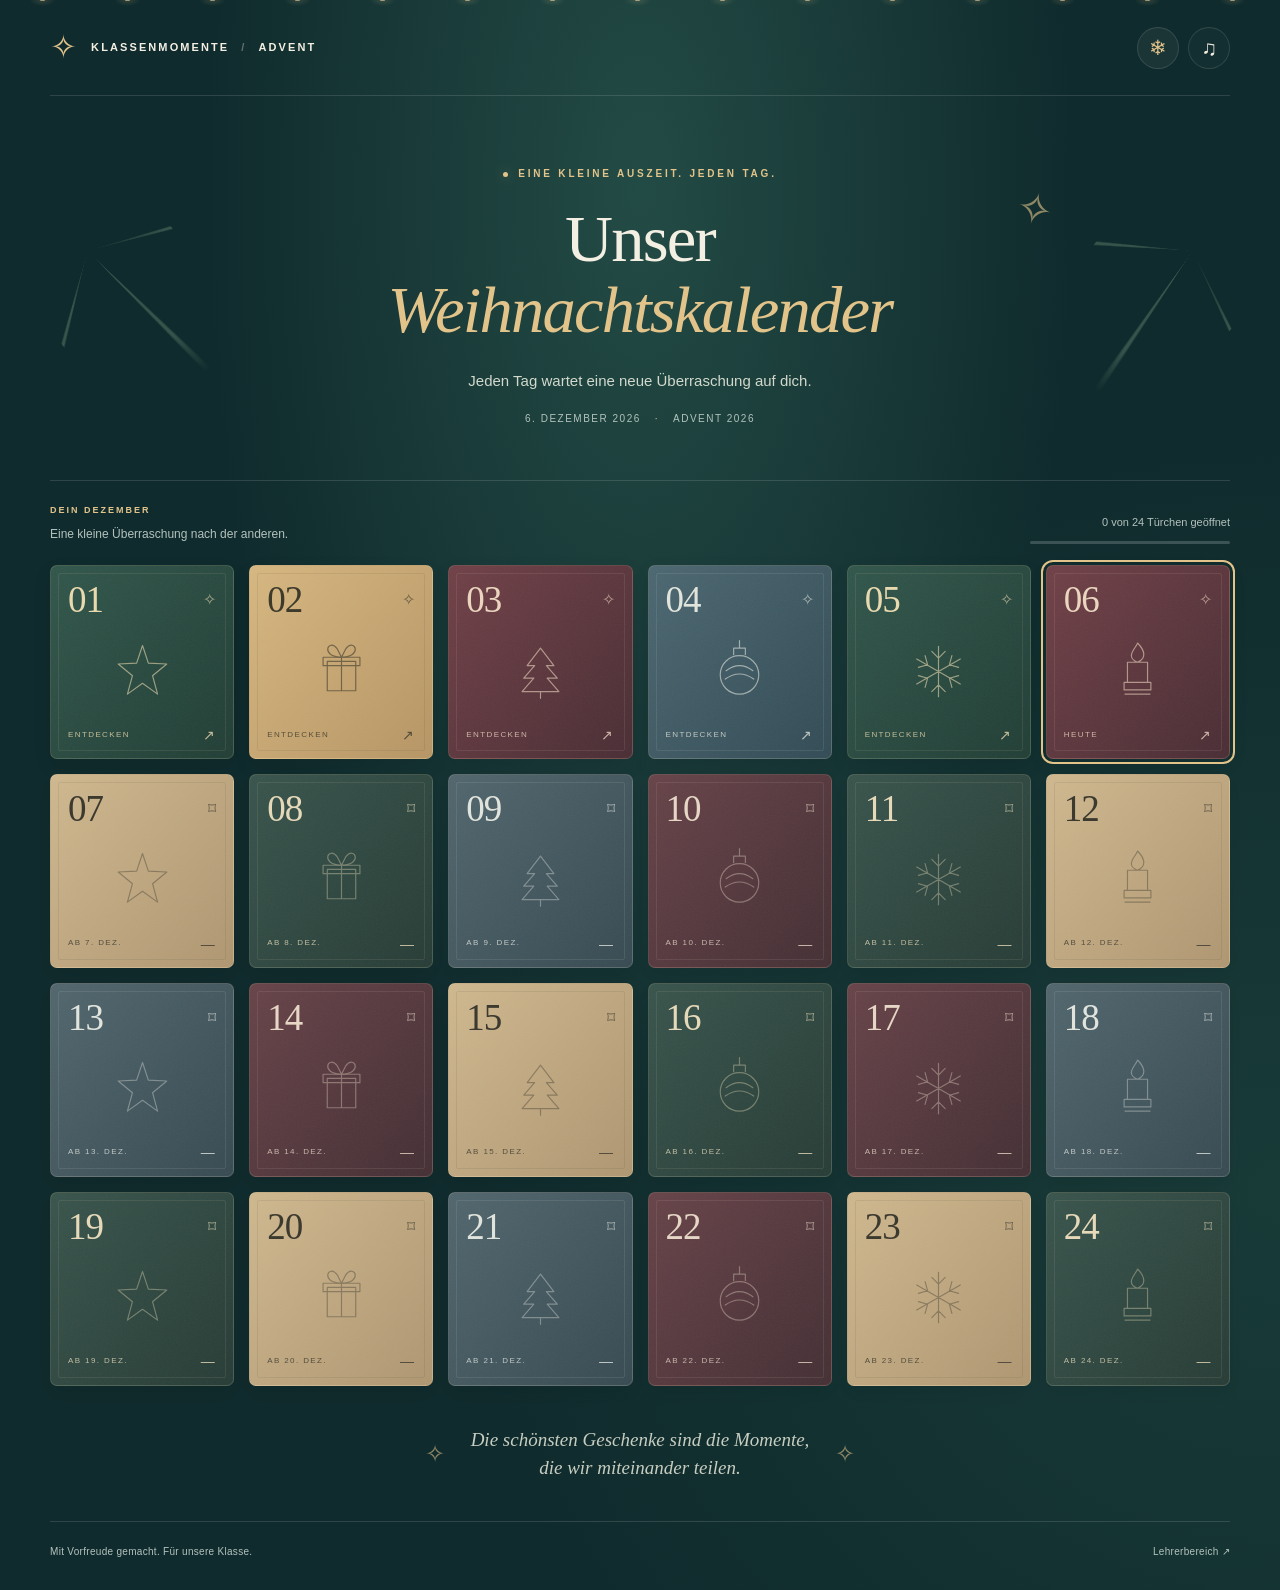
==== index.html @ 20fa49f2 "feat: publish Klassenmomente advent calendar Complete static calendar with teacher editor, local per" ====
<!doctype html>
<html lang="de">
<head>
  <meta charset="utf-8">
  <meta name="viewport" content="width=device-width, initial-scale=1">
  <meta name="theme-color" content="#102f30">
  <meta name="description" content="24 kleine Auszeiten, Rätsel und Überraschungen für unsere Klasse.">
  <title>Unser Weihnachtskalender</title>
  <link rel="icon" href="./assets/star.svg" type="image/svg+xml">
  <link rel="stylesheet" href="./style.css">
  <script type="module" src="./app.js"></script>
</head>
<body>
  <div class="snow" aria-hidden="true"></div>
  <div class="light-string" aria-hidden="true"></div>
  <header class="topbar wrap">
    <a class="brand" href="./index.html"><span class="brand-symbol" aria-hidden="true">✧</span> KLASSENMOMENTE <span class="brand-divider">/</span> ADVENT</a>
    <div class="top-actions">
      <button id="snow-toggle" class="icon-button" type="button" aria-pressed="true" aria-label="Schneefall ausschalten">❄</button>
      <button id="music-toggle" class="icon-button" type="button" aria-pressed="false" aria-label="Wintermelodie einschalten">♫</button>
    </div>
  </header>
  <main class="wrap">
    <section class="hero" aria-labelledby="page-title">
      <div class="eyebrow"><span></span> EINE KLEINE AUSZEIT. JEDEN TAG.</div>
      <h1 id="page-title">Unser<br><em>Weihnachtskalender</em></h1>
      <p class="hero-description">Jeden Tag wartet eine neue Überraschung auf dich.</p>
      <div class="hero-meta"><span id="current-date"></span><span class="meta-dot">·</span><span id="season-label"></span></div>
      <div class="branch branch-left" aria-hidden="true"></div>
      <div class="branch branch-right" aria-hidden="true"></div>
      <span class="hero-star" aria-hidden="true">✧</span>
    </section>
    <section class="calendar-section" aria-label="Adventskalender mit 24 Türchen">
      <div class="calendar-toolbar">
        <div><span class="section-label">DEIN DEZEMBER</span><p id="availability-note">Der Kalender wird geladen …</p></div>
        <div class="progress-block"><span id="progress-label">0 von 24 Türchen geöffnet</span><progress id="progress" max="24" value="0" aria-label="Geöffnete Türchen"></progress></div>
      </div>
      <div id="calendar-grid" class="calendar-grid" aria-busy="true"></div>
      <p id="app-status" class="status" role="status" aria-live="polite"></p>
    </section>
    <div class="closing-note"><span aria-hidden="true">✧</span><p>Die schönsten Geschenke sind die Momente,<br>die wir miteinander teilen.</p><span aria-hidden="true">✧</span></div>
  </main>
  <footer class="site-footer wrap"><span>Mit Vorfreude gemacht. Für unsere Klasse.</span><a href="./admin.html">Lehrerbereich <span aria-hidden="true">↗</span></a></footer>
  <dialog id="door-dialog" class="door-dialog" aria-labelledby="door-title">
    <button class="dialog-close icon-button" type="button" aria-label="Türchen schließen">×</button>
    <div id="door-content"></div>
  </dialog>
  <noscript><p class="notice wrap">Bitte aktiviere JavaScript, um den Kalender zu verwenden.</p></noscript>
</body>
</html>
---- style.css ----
:root {
  color-scheme: dark;
  --bg: #102b2d;
  --text: #f4efe3;
  --muted: #b3c2bd;
  --gold: #e2c48b;
  --border: #ffffff20;
  --serif: "Iowan Old Style", "Palatino Linotype", "Book Antiqua", Palatino, Georgia, serif;
  --sans: -apple-system, BlinkMacSystemFont, "Segoe UI", sans-serif;
}
* { box-sizing: border-box; }
[hidden] { display: none !important; }
body { margin: 0; font: 15px/1.6 var(--sans); color: var(--text); background: radial-gradient(ellipse at 50% 12%, #234b45 0, transparent 48%), radial-gradient(ellipse at 100% 75%, #183b38 0, transparent 45%), var(--bg); min-height: 100vh; }
body:has(dialog[open]) { overflow: hidden; }
button, input, textarea, select { font: inherit; }
button, a, input, select, textarea, summary { -webkit-tap-highlight-color: transparent; }
button, a, summary { touch-action: manipulation; }
button { color: inherit; cursor: pointer; }
a { color: inherit; text-underline-offset: 4px; }
button:focus-visible, a:focus-visible, input:focus-visible, textarea:focus-visible, select:focus-visible, summary:focus-visible { outline: 3px solid var(--gold); outline-offset: 5px; }
button:disabled { cursor: wait; opacity: .65; }
.wrap { width: min(1180px, calc(100% - 80px)); margin: 0 auto; }
.topbar { min-height: 96px; display: flex; justify-content: space-between; align-items: center; gap: 20px; border-bottom: 1px solid var(--border); position: relative; z-index: 2; }
.brand { font-size: 11px; font-weight: 650; letter-spacing: 2.1px; text-decoration: none; display: flex; align-items: center; gap: 12px; }
.brand-symbol { color: var(--gold); font-size: 32px; font-weight: 400; }
.brand-divider { opacity: .35; }
.top-actions { display: flex; gap: 9px; }
.icon-button { width: 42px; height: 42px; display: grid; place-items: center; border-radius: 50%; border: 1px solid var(--border); background: #ffffff05; font-size: 21px; transition: background .2s; }
.icon-button:hover, .icon-button[aria-pressed="true"] { background: #ffffff0c; color: var(--gold); }
.hero { text-align: center; position: relative; padding: 70px 0 53px; }
.eyebrow, .section-label { font-size: 10px; letter-spacing: 2.8px; font-weight: 650; color: var(--gold); }
.eyebrow { display: flex; align-items: center; justify-content: center; gap: 10px; }
.eyebrow > span { width: 5px; height: 5px; background: var(--gold); border-radius: 50%; box-shadow: 0 0 12px #e2c48b70; }
h1, h2, h3, p { margin-top: 0; }
h1 { font: 400 clamp(40px, 5.2vw, 68px)/1.06 var(--serif); letter-spacing: -1.8px; margin: 22px 0; }
h1 em { color: var(--gold); font-weight: 400; }
.hero-description { font-size: 15px; color: #d2d9cc; margin: 24px 0 18px; }
.hero-meta { display: flex; gap: 14px; justify-content: center; align-items: center; font-size: 10px; letter-spacing: 1.5px; text-transform: uppercase; color: var(--muted); }
.meta-dot { color: var(--gold); }
.hero-star { position: absolute; right: 15%; top: 78px; font-size: 44px; color: var(--gold); opacity: .6; transform: rotate(15deg); }
.branch { position: absolute; width: 160px; height: 170px; top: 135px; opacity: .4; background: repeating-conic-gradient(from 25deg at 50% 0, transparent 0 28deg, #72917a 29deg 30deg, transparent 31deg 60deg); mask-image: linear-gradient(to bottom, transparent, black 20%, black 70%, transparent); }
.branch-left { left: 1%; transform: rotate(-40deg); }
.branch-right { right: 1%; transform: rotate(40deg); }
.calendar-section { position: relative; z-index: 1; }
.calendar-toolbar { display: flex; justify-content: space-between; align-items: flex-end; gap: 24px; padding: 15px 0 21px; border-top: 1px solid var(--border); }
.calendar-toolbar p { margin: 5px 0 0; font-size: 12px; color: var(--muted); }
.section-label { font-size: 9px; letter-spacing: 2px; }
.progress-block { min-width: 200px; text-align: right; font-size: 11px; color: var(--muted); }
progress { appearance: none; width: 100%; height: 3px; display: block; border: 0; border-radius: 9px; overflow: hidden; margin-top: 10px; background: #ffffff18; }
progress::-webkit-progress-bar { background: #ffffff18; }
progress::-webkit-progress-value { background: var(--gold); }
progress::-moz-progress-bar { background: var(--gold); }
.calendar-grid { display: grid; grid-template-columns: repeat(6, 1fr); gap: 15px; }
.door { position: relative; min-width: 0; aspect-ratio: .95; border: 1px solid #e6d4a92b; border-radius: 7px; padding: 15px 17px 12px; display: flex; flex-direction: column; align-items: stretch; overflow: hidden; isolation: isolate; text-align: left; box-shadow: 0 7px 20px #00000012; transition: transform .25s, box-shadow .25s, border-color .25s; }
.door::before { content: ""; position: absolute; inset: 7px; border: 1px solid currentColor; opacity: .10; z-index: -1; border-radius: 2px; }
.door::after { content: ""; position: absolute; inset: 0; opacity: .3; z-index: -1; background-image: url("data:image/svg+xml,%3Csvg xmlns='http://www.w3.org/2000/svg' width='160' height='160'%3E%3Cfilter id='n'%3E%3CfeTurbulence type='fractalNoise' baseFrequency='.7' numOctaves='3' stitchTiles='stitch'/%3E%3C/filter%3E%3Cpath fill='%23fff' opacity='.17' filter='url(%23n)' d='M0 0h160v160H0z'/%3E%3C/svg%3E"); pointer-events: none; }
.pine { background: linear-gradient(130deg, #31564b, #213e35); color: #e9d9af; }
.berry { background: linear-gradient(130deg, #704047, #492d34); color: #ead5bf; }
.gold { background: linear-gradient(130deg, #d6b780, #b69564); color: #3d392b; }
.frost { background: linear-gradient(130deg, #4c6771, #324b55); color: #e0e4db; }
.door-top, .door-bottom { display: flex; align-items: center; justify-content: space-between; gap: 4px; }
.door-day { font: 400 37px/1 var(--serif); letter-spacing: -1px; }
.door-indicator { opacity: .65; font-size: 16px; }
.door-motif { display: grid; place-items: center; flex: 1; min-height: 0; }
.door-motif svg { width: 67px; height: 67px; opacity: .6; transition: transform .4s; }
.door-bottom { font-size: 8px; letter-spacing: 1.4px; opacity: .8; }
.door-bottom > span { font-size: 14px; }
.door.available:hover { transform: translateY(-5px); box-shadow: 0 15px 30px #0000002b; border-color: #ecd7a8a0; }
.door.available:hover .door-motif svg { transform: rotate(-6deg) scale(1.08); }
.door.locked { filter: saturate(.75); }
.door.locked .door-motif { opacity: .65; }
.door.today { outline: 2px solid var(--gold); outline-offset: 3px; }
.door.visited { border-color: #e2c48b80; }
.closing-note { padding: 40px 0 38px; display: flex; justify-content: center; align-items: center; gap: 26px; color: var(--gold); text-align: center; }
.closing-note p { margin: 0; font: italic 19px/1.5 var(--serif); color: #c7cec0; }
.closing-note > span { opacity: .6; font-size: 24px; }
.site-footer { border-top: 1px solid var(--border); padding: 22px 0 30px; display: flex; justify-content: space-between; gap: 20px; color: var(--muted); font-size: 10px; letter-spacing: .3px; }
.site-footer a { text-decoration: none; }
.site-footer a:hover { color: var(--gold); }
.snow { position: fixed; inset: 0; overflow: hidden; pointer-events: none; z-index: 2; opacity: .45; }
.snow span { position: absolute; left: var(--left); top: -10px; width: var(--size); height: var(--size); border-radius: 50%; background: #fff; animation: snowfall var(--duration) var(--delay) linear infinite; }
@keyframes snowfall { from { transform: translate3d(0, -10px, 0); } to { transform: translate3d(45px, 105vh, 0); } }
.light-string { height: 20px; position: absolute; inset: 0 0 auto; opacity: .6; background: radial-gradient(ellipse at 50% 0, #ffe0a9 0 2px, #e2c48b35 3px, transparent 13px) 0 0 / 85px 20px repeat-x; }
.door-dialog { width: min(620px, calc(100% - 32px)); max-height: calc(100dvh - 48px); border: 1px solid #e2c48b50; border-radius: 16px; padding: 45px; background: radial-gradient(ellipse at 50% 0, #315248, transparent 60%), #173735; color: var(--text); box-shadow: 0 30px 100px #0008; }
.door-dialog[open] { animation: modal-in .25s ease-out; }
.door-dialog::backdrop { background: #061819c9; backdrop-filter: blur(8px); }
.dialog-close { position: absolute; right: 15px; top: 15px; font-size: 27px; }
#door-content { position: relative; }
#door-content > .eyebrow { justify-content: flex-start; margin-bottom: 24px; }
.modal-motif { width: 75px; height: 75px; border-radius: 50%; padding: 10px; margin-bottom: 22px; }
.modal-motif svg { width: 100%; height: 100%; }
.door-dialog h2 { font: 400 36px/1.15 var(--serif); margin-bottom: 18px; }
.door-dialog p { white-space: pre-wrap; overflow-wrap: anywhere; }
.door-text { color: #d5ded3; }
.door-image { width: 100%; max-height: 340px; object-fit: contain; border-radius: 9px; margin: 8px 0 24px; }
.task-box { border: 1px solid #e2c48b30; border-radius: 9px; padding: 22px; margin: 20px 0; background: #e2c48b08; }
.task-box h3 { font-size: 12px; color: var(--gold); margin-bottom: 12px; }
.task-box p, .answer-box p { margin-bottom: 0; }
.answer-box { margin: 20px 0; }
summary { cursor: pointer; color: var(--gold); }
.answer-box p { padding: 14px 0; color: var(--muted); }
.video-consent { margin: 24px 0; }
.video-consent iframe, .video-consent video { border: 0; width: 100%; aspect-ratio: 16/9; border-radius: 8px; background: #071a1a; }
.celebration { position: absolute; pointer-events: none; left: 50%; top: 130px; }
.celebration span { position: absolute; color: var(--gold); animation: star-burst 1.5s ease-out both; }
@keyframes star-burst { 0% { transform: translate(0,0) scale(0); opacity: 1; } 100% { transform: translate(var(--x), var(--y)) rotate(var(--rotation)); opacity: 0; } }
@keyframes modal-in { from { opacity: 0; transform: translateY(14px) scale(.98); } to { opacity: 1; transform: none; } }
.button { display: inline-flex; align-items: center; justify-content: center; gap: 14px; padding: 11px 17px; border: 1px solid #ffffff30; border-radius: 6px; background: #ffffff05; color: var(--text); text-decoration: none; font-size: 12px; font-weight: 600; transition: background .2s; }
.button:hover { background: #ffffff12; }
.button.primary { background: var(--gold); border-color: var(--gold); color: #1e3330; }
.button.primary:hover { background: #efd5a5; }
.button.danger { color: #f1b2ab; }
.content-link { margin-top: 12px; }
.panel { border: 1px solid var(--border); border-radius: 12px; background: #ffffff03; padding: 28px; }
.admin-main { padding: 38px 0 70px; }
.admin-heading { display: flex; justify-content: space-between; align-items: center; gap: 25px; }
.admin-heading .eyebrow { justify-content: flex-start; }
.admin-heading h1 { font-size: 40px; line-height: 1.2; }
.admin-heading h1 em { display: block; }
.login-panel { max-width: 530px; margin: 35px auto; padding: 40px; }
.login-panel h1 { font-size: 43px; }
.login-panel .eyebrow { justify-content: flex-start; }
.login-panel > p { color: var(--muted); }
.login-panel form { display: grid; gap: 12px; margin: 25px 0; }
label { display: flex; flex-direction: column; gap: 7px; font-size: 12px; font-weight: 550; margin-bottom: 18px; }
input, textarea, select { width: 100%; min-height: 44px; border: 1px solid #ffffff28; border-radius: 6px; background: #0b2528; color: var(--text); padding: 11px 12px; font-size: 14px; }
input::placeholder, textarea::placeholder { color: #819b96; }
textarea { resize: vertical; line-height: 1.6; }
input[type="file"] { font-size: 11px; padding: 10px; }
input[type="checkbox"] { width: 18px; min-height: 18px; height: 18px; accent-color: var(--gold); }
.notice { padding: 18px 23px; background: #e2c48b0c; border: 1px solid #e2c48b30; border-radius: 8px; font-size: 12px; color: #d9d8c3; margin: 18px 0 24px; }
.notice strong { display: block; color: var(--gold); margin-bottom: 5px; }
code { color: var(--gold); }
.settings { display: flex; align-items: center; flex-wrap: wrap; gap: 25px; padding: 20px 25px; margin-bottom: 25px; }
.settings label { margin: 0; }
.settings input[type="number"] { width: 120px; }
.check-label { flex-direction: row; align-items: center; flex-wrap: wrap; flex: 1; }
.admin-layout { display: grid; grid-template-columns: 280px minmax(0,1fr); gap: 25px; align-items: start; }
.panel h2 { font: 400 25px/1.3 var(--serif); margin-bottom: 23px; }
.door-picker { position: sticky; top: 25px; }
.door-picker h2 { margin-top: 10px; }
.admin-grid { display: grid; grid-template-columns: repeat(4,1fr); gap: 9px; margin-bottom: 20px; }
.picker-button { border: 1px solid var(--border); background: #ffffff04; border-radius: 5px; min-height: 45px; position: relative; font-size: 13px; }
.picker-button.selected { background: var(--gold); color: #142c2c; border-color: var(--gold); }
.picker-button.filled::after { content: ""; width: 3px; height: 3px; border-radius: 50%; background: currentColor; position: absolute; bottom: 6px; left: calc(50% - 1px); }
.editor-top { display: flex; justify-content: space-between; align-items: center; margin-bottom: 25px; gap: 10px; }
.editor-top h2 { margin: 0; }
.form-columns { display: grid; grid-template-columns: 1fr 1fr; gap: 20px; }
.editor-actions, .data-actions { display: flex; gap: 10px; flex-wrap: wrap; }
.editor-actions { margin-top: 10px; }
.image-preview { display: flex; align-items: center; gap: 15px; margin-bottom: 20px; }
.image-preview img { width: 130px; max-height: 100px; object-fit: contain; border-radius: 6px; }
.data-panel { margin-top: 25px; display: flex; align-items: center; justify-content: space-between; flex-wrap: wrap; gap: 20px; }
.data-panel h2 { margin-bottom: 8px; }
.data-panel p { margin: 0; }
.file-button { margin: 0; position: relative; overflow: hidden; }
.file-button input { position: absolute; inset: 0; opacity: 0; cursor: pointer; }
.file-button:focus-within { outline: 3px solid var(--gold); outline-offset: 5px; }
.password-panel { margin-top: 25px; }
.password-panel form { max-width: 500px; margin-top: 25px; }
.small { font-size: 11px; font-weight: 400; }
.muted { color: var(--muted); }
.status { font-size: 13px; color: var(--gold); margin: 14px 0 0; white-space: pre-wrap; }
.status:empty { display: none; }
.status.error, .error { color: #ffbeb4; }
.admin-main > .status { position: sticky; bottom: 15px; padding: 16px 20px; border: 1px solid var(--border); background: #102b2df5; border-radius: 8px; z-index: 3; box-shadow: 0 8px 30px #0003; }
.text-link { font-size: 12px; text-decoration: none; }
@media (min-width: 1500px) { .hero { padding-top: 90px; padding-bottom: 65px; } }
@media (max-width: 1000px) { .calendar-grid { grid-template-columns: repeat(4,1fr); } .door { aspect-ratio: 1.1; } .branch { width: 90px; opacity: .25; } .hero-star { right: 6%; } .admin-layout { grid-template-columns: 230px minmax(0,1fr); gap: 18px; } .panel { padding: 22px; } .form-columns { grid-template-columns: 1fr; gap: 0; } }
@media (max-width: 700px) { .wrap { width: calc(100% - 36px); } .topbar { min-height: 80px; } .brand { font-size: 9px; gap: 7px; letter-spacing: 1.3px; } .brand-divider { display: none; } .brand-symbol { font-size: 26px; } .top-actions { gap: 6px; } .icon-button { width: 36px; height: 36px; font-size: 18px; } .hero { padding: 55px 0 37px; } .hero h1 { font-size: clamp(33px,7.8vw,53px); letter-spacing: -1.1px; } .hero-description { font-size: 13px; } .eyebrow { font-size: 8px; letter-spacing: 2px; } .branch { display: none; } .hero-star { font-size: 25px; top: 25px; right: 8%; } .hero-meta { font-size: 8px; gap: 8px; } .calendar-toolbar { align-items: flex-start; flex-direction: column; gap: 12px; } .progress-block { width: 100%; text-align: left; } .calendar-grid { grid-template-columns: repeat(3,1fr); gap: 10px; } .door { aspect-ratio: .87; padding: 12px 11px 10px; } .door-day { font-size: 29px; } .door-motif svg { width: 52px; height: 52px; } .door-bottom { font-size: 7px; letter-spacing: .6px; } .door.today { outline-offset: 1px; } .closing-note { padding: 30px 0; gap: 14px; } .closing-note p { font-size: 16px; } .site-footer { font-size: 9px; padding-bottom: 25px; } .door-dialog { padding: 38px 23px 28px; } .door-dialog h2 { font-size: 29px; } .admin-heading h1 { font-size: 30px; } .admin-heading { align-items: flex-start; } .admin-layout { grid-template-columns: 1fr; } .door-picker { position: static; } .admin-grid { grid-template-columns: repeat(8,1fr); gap: 6px; } .picker-button { min-height: 38px; font-size: 11px; } .login-panel { padding: 28px; margin: 15px auto; } .login-panel h1 { font-size: 35px; } .settings { gap: 18px; } .check-label { flex-basis: 100%; } .editor-top { flex-wrap: wrap; } .editor-actions .primary { width: 100%; } }
@media (max-width: 370px) { .brand { letter-spacing: .7px; font-size: 8px; } .calendar-grid { grid-template-columns: repeat(2,1fr); } .door { aspect-ratio: 1; } .hero h1 { font-size: 30px; } .admin-grid { grid-template-columns: repeat(6,1fr); } }
@media (prefers-reduced-motion: reduce) { *, *::before, *::after { animation: none !important; transition: none !important; scroll-behavior: auto !important; } .snow { display: none; } }
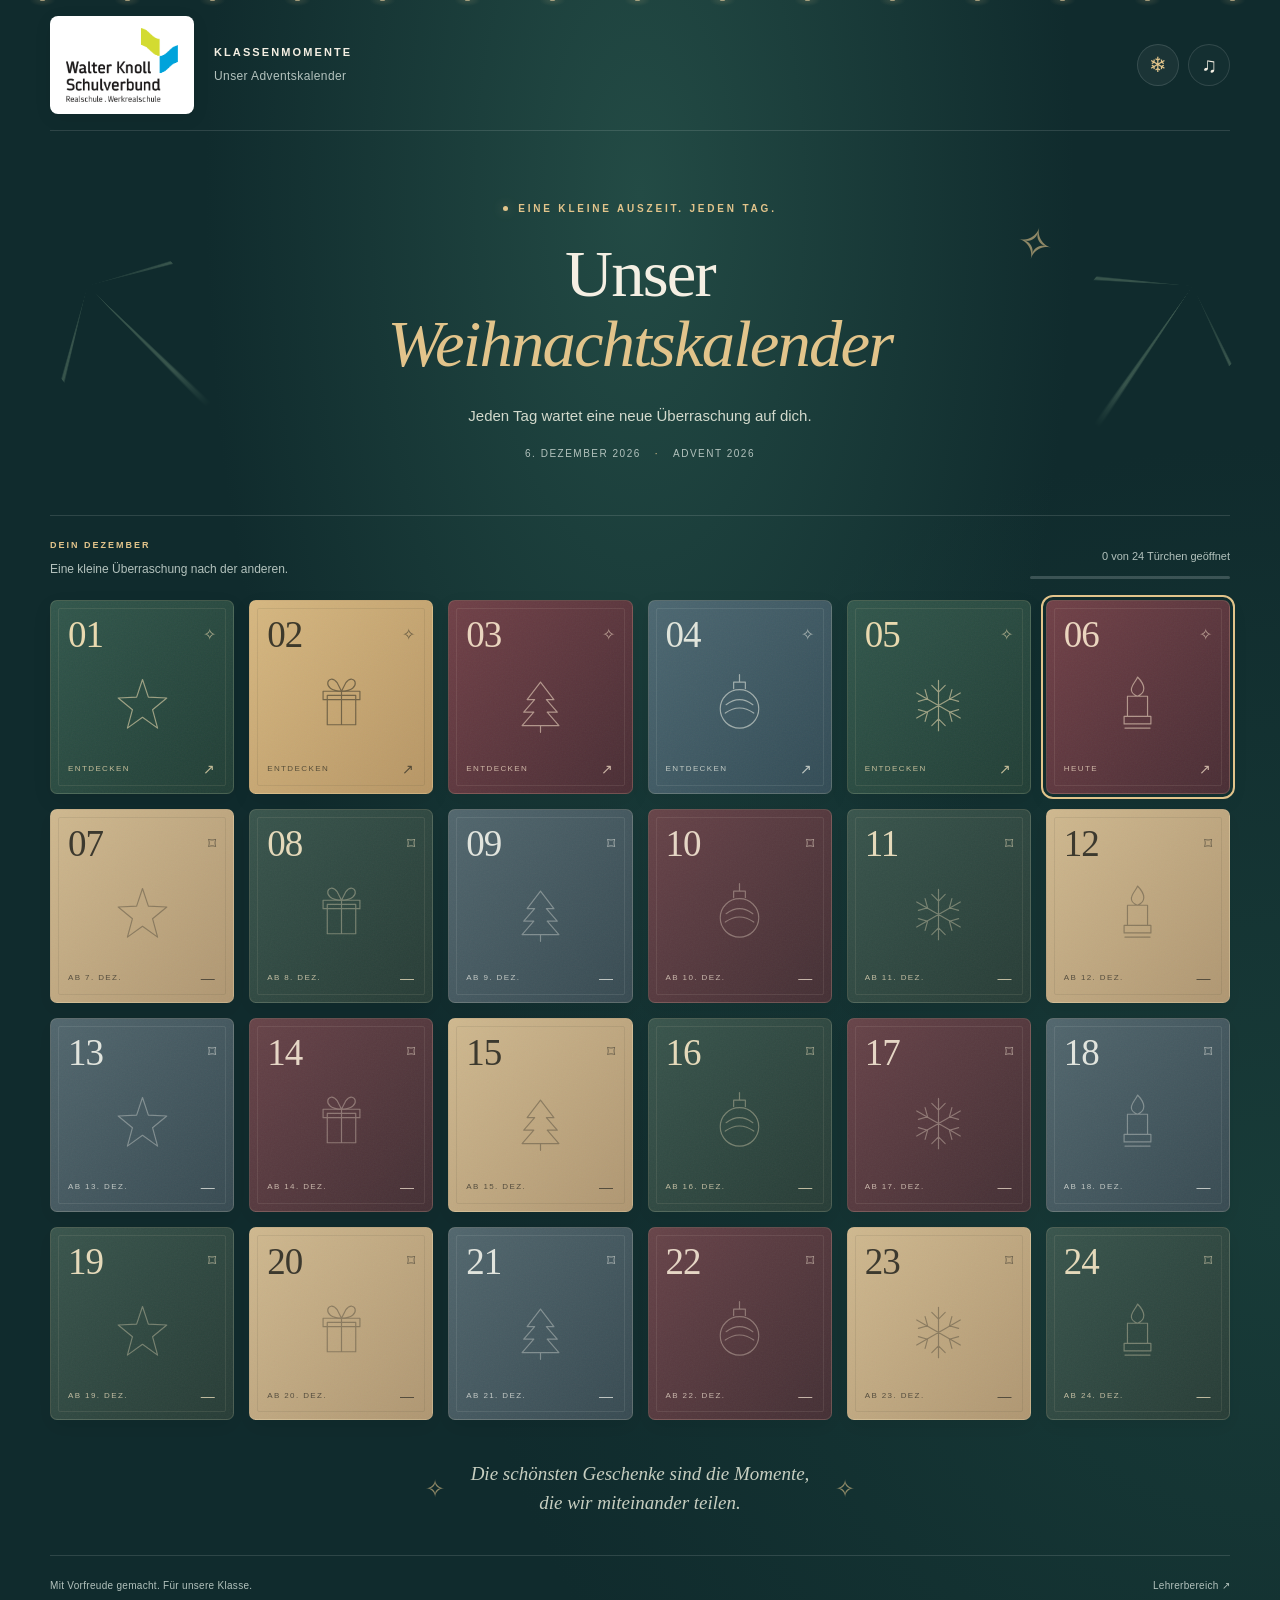
==== commit a7201724: "feat: integrate Walter-Knoll school logo in calendar headers Preserve logo colors and proportions, p" ====
--- a/index.html
+++ b/index.html
@@ -14,7 +14,10 @@
   <div class="snow" aria-hidden="true"></div>
   <div class="light-string" aria-hidden="true"></div>
   <header class="topbar wrap">
-    <a class="brand" href="./index.html"><span class="brand-symbol" aria-hidden="true">✧</span> KLASSENMOMENTE <span class="brand-divider">/</span> ADVENT</a>
+    <a class="brand school-brand" href="./index.html" aria-label="Walter-Knoll-Schulverbund – zum Weihnachtskalender">
+      <span class="school-logo"><img src="./assets/wks-logo.png" width="629" height="414" alt="Walter-Knoll-Schulverbund – Realschule &amp; Werkrealschule"></span>
+      <span class="brand-text"><span class="brand-name">KLASSENMOMENTE</span><span class="brand-context">Unser Adventskalender</span></span>
+    </a>
     <div class="top-actions">
       <button id="snow-toggle" class="icon-button" type="button" aria-pressed="true" aria-label="Schneefall ausschalten">❄</button>
       <button id="music-toggle" class="icon-button" type="button" aria-pressed="false" aria-label="Wintermelodie einschalten">♫</button>
--- a/style.css
+++ b/style.css
@@ -22,8 +22,12 @@
 .wrap { width: min(1180px, calc(100% - 80px)); margin: 0 auto; }
 .topbar { min-height: 96px; display: flex; justify-content: space-between; align-items: center; gap: 20px; border-bottom: 1px solid var(--border); position: relative; z-index: 2; }
 .brand { font-size: 11px; font-weight: 650; letter-spacing: 2.1px; text-decoration: none; display: flex; align-items: center; gap: 12px; }
-.brand-symbol { color: var(--gold); font-size: 32px; font-weight: 400; }
-.brand-divider { opacity: .35; }
+.school-brand { gap: 20px; padding: 16px 0; min-width: 0; }
+.school-logo { display: block; flex-shrink: 0; padding: 12px 16px; border-radius: 8px; background: #fff; box-shadow: 0 4px 18px #00000012; }
+.school-logo img { display: block; width: 112px; height: auto; }
+.brand-text { display: flex; flex-direction: column; gap: 5px; }
+.brand-name { font-size: 11px; letter-spacing: 2.1px; }
+.brand-context { font-size: 12px; font-weight: 400; letter-spacing: .4px; color: var(--muted); }
 .top-actions { display: flex; gap: 9px; }
 .icon-button { width: 42px; height: 42px; display: grid; place-items: center; border-radius: 50%; border: 1px solid var(--border); background: #ffffff05; font-size: 21px; transition: background .2s; }
 .icon-button:hover, .icon-button[aria-pressed="true"] { background: #ffffff0c; color: var(--gold); }
@@ -169,4 +173,13 @@
 @media (max-width: 1000px) { .calendar-grid { grid-template-columns: repeat(4,1fr); } .door { aspect-ratio: 1.1; } .branch { width: 90px; opacity: .25; } .hero-star { right: 6%; } .admin-layout { grid-template-columns: 230px minmax(0,1fr); gap: 18px; } .panel { padding: 22px; } .form-columns { grid-template-columns: 1fr; gap: 0; } }
 @media (max-width: 700px) { .wrap { width: calc(100% - 36px); } .topbar { min-height: 80px; } .brand { font-size: 9px; gap: 7px; letter-spacing: 1.3px; } .brand-divider { display: none; } .brand-symbol { font-size: 26px; } .top-actions { gap: 6px; } .icon-button { width: 36px; height: 36px; font-size: 18px; } .hero { padding: 55px 0 37px; } .hero h1 { font-size: clamp(33px,7.8vw,53px); letter-spacing: -1.1px; } .hero-description { font-size: 13px; } .eyebrow { font-size: 8px; letter-spacing: 2px; } .branch { display: none; } .hero-star { font-size: 25px; top: 25px; right: 8%; } .hero-meta { font-size: 8px; gap: 8px; } .calendar-toolbar { align-items: flex-start; flex-direction: column; gap: 12px; } .progress-block { width: 100%; text-align: left; } .calendar-grid { grid-template-columns: repeat(3,1fr); gap: 10px; } .door { aspect-ratio: .87; padding: 12px 11px 10px; } .door-day { font-size: 29px; } .door-motif svg { width: 52px; height: 52px; } .door-bottom { font-size: 7px; letter-spacing: .6px; } .door.today { outline-offset: 1px; } .closing-note { padding: 30px 0; gap: 14px; } .closing-note p { font-size: 16px; } .site-footer { font-size: 9px; padding-bottom: 25px; } .door-dialog { padding: 38px 23px 28px; } .door-dialog h2 { font-size: 29px; } .admin-heading h1 { font-size: 30px; } .admin-heading { align-items: flex-start; } .admin-layout { grid-template-columns: 1fr; } .door-picker { position: static; } .admin-grid { grid-template-columns: repeat(8,1fr); gap: 6px; } .picker-button { min-height: 38px; font-size: 11px; } .login-panel { padding: 28px; margin: 15px auto; } .login-panel h1 { font-size: 35px; } .settings { gap: 18px; } .check-label { flex-basis: 100%; } .editor-top { flex-wrap: wrap; } .editor-actions .primary { width: 100%; } }
 @media (max-width: 370px) { .brand { letter-spacing: .7px; font-size: 8px; } .calendar-grid { grid-template-columns: repeat(2,1fr); } .door { aspect-ratio: 1; } .hero h1 { font-size: 30px; } .admin-grid { grid-template-columns: repeat(6,1fr); } }
+@media (max-width: 700px) {
+  .school-brand { flex-direction: column; align-items: flex-start; gap: 9px; padding: 16px 0; }
+  .school-logo { padding: 10px 13px; }
+  .school-logo img { width: 100px; }
+  .brand-text { gap: 2px; }
+  .brand-name { font-size: 9px; letter-spacing: 1.3px; }
+  .brand-context { font-size: 11px; }
+  .top-actions, .topbar > .text-link { flex-shrink: 0; }
+}
 @media (prefers-reduced-motion: reduce) { *, *::before, *::after { animation: none !important; transition: none !important; scroll-behavior: auto !important; } .snow { display: none; } }
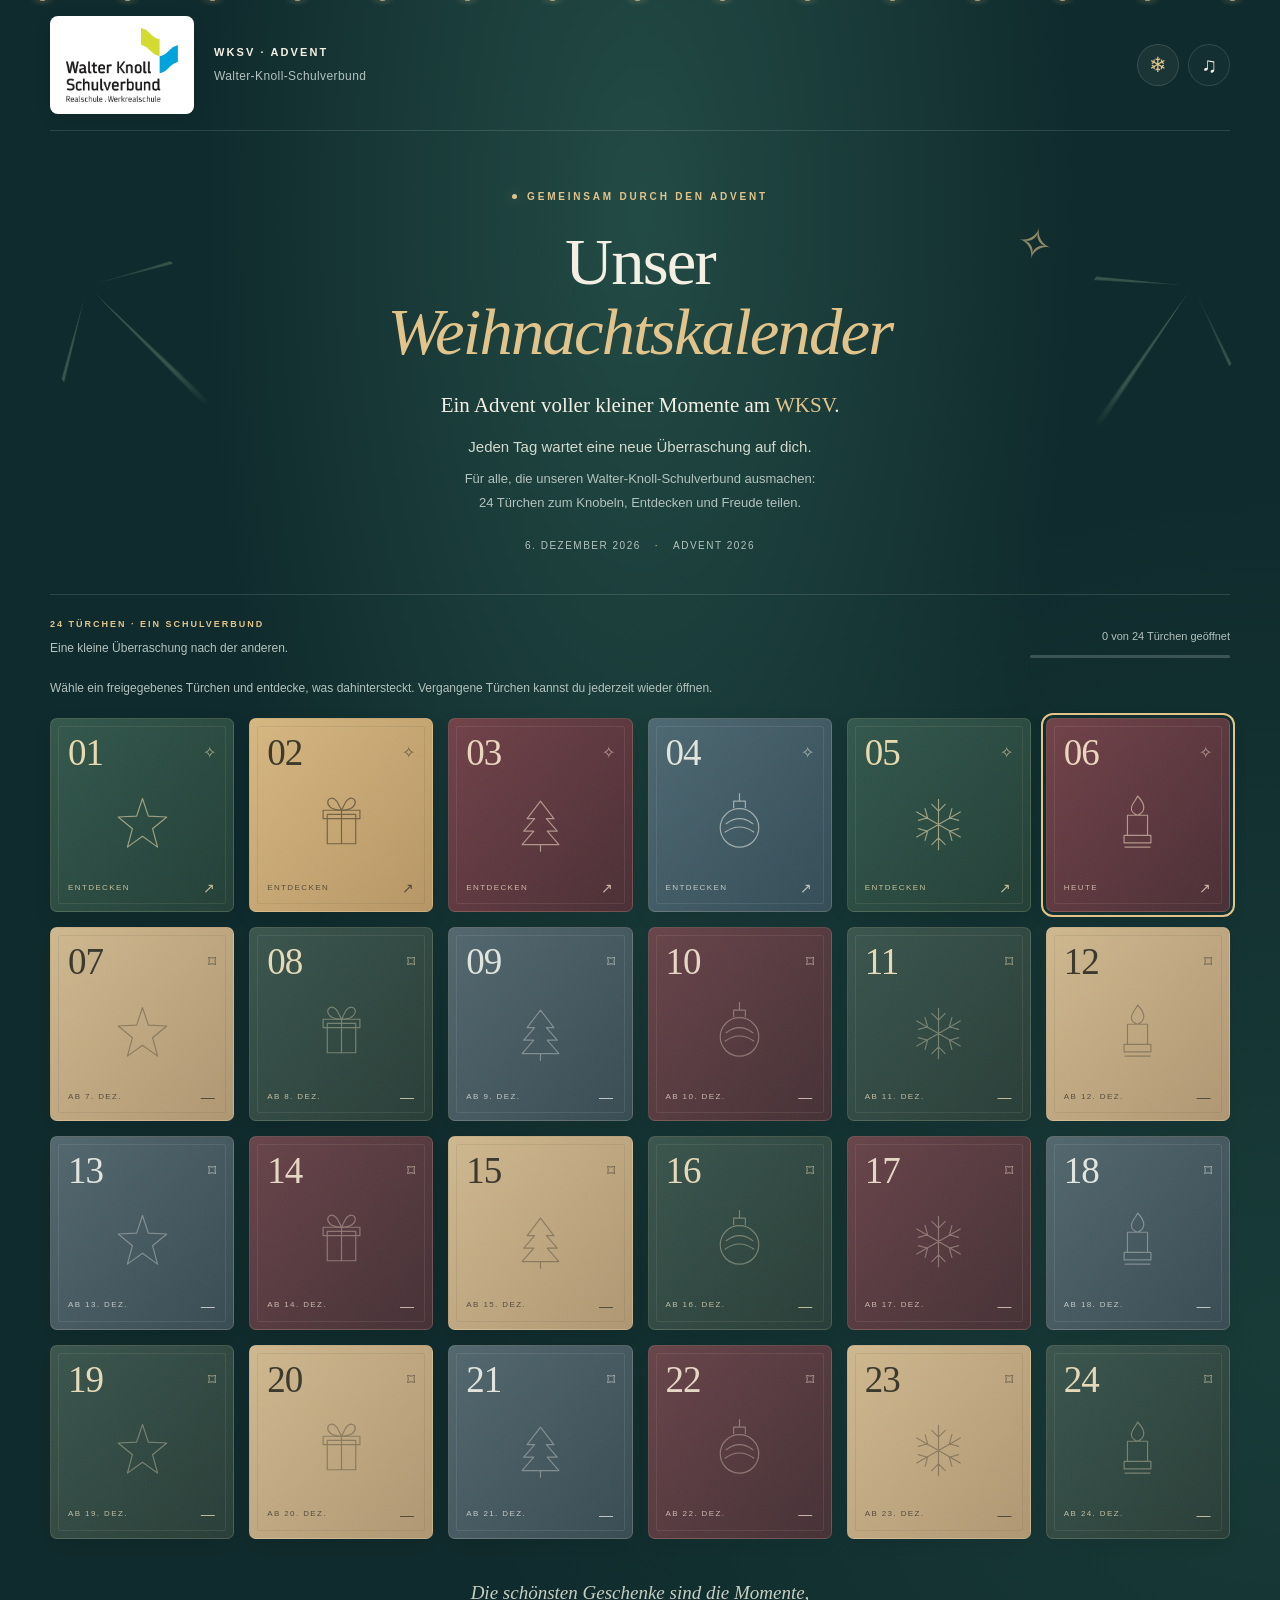
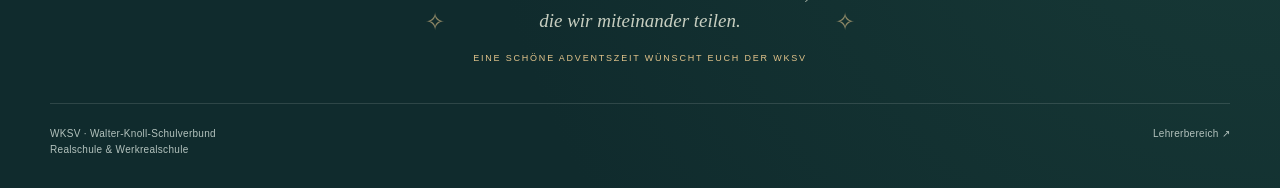
==== commit bc6331b0: "feat: tailor calendar landing page to WKSV school community Add Walter-Knoll-Schulverbund identity, " ====
--- a/index.html
+++ b/index.html
@@ -4,19 +4,19 @@
   <meta charset="utf-8">
   <meta name="viewport" content="width=device-width, initial-scale=1">
   <meta name="theme-color" content="#102f30">
-  <meta name="description" content="24 kleine Auszeiten, Rätsel und Überraschungen für unsere Klasse.">
-  <title>Unser Weihnachtskalender</title>
+  <meta name="description" content="Der Weihnachtskalender des WKSV – Walter-Knoll-Schulverbund. 24 Türchen voller Rätsel, Ideen und Überraschungen für unsere Schulgemeinschaft.">
+  <title>WKSV · Unser Weihnachtskalender</title>
   <link rel="icon" href="./assets/star.svg" type="image/svg+xml">
   <link rel="stylesheet" href="./style.css">
   <script type="module" src="./app.js"></script>
 </head>
-<body>
+<body class="school-calendar">
   <div class="snow" aria-hidden="true"></div>
   <div class="light-string" aria-hidden="true"></div>
   <header class="topbar wrap">
     <a class="brand school-brand" href="./index.html" aria-label="Walter-Knoll-Schulverbund – zum Weihnachtskalender">
       <span class="school-logo"><img src="./assets/wks-logo.png" width="629" height="414" alt="Walter-Knoll-Schulverbund – Realschule &amp; Werkrealschule"></span>
-      <span class="brand-text"><span class="brand-name">KLASSENMOMENTE</span><span class="brand-context">Unser Adventskalender</span></span>
+      <span class="brand-text"><span class="brand-name">WKSV · ADVENT</span><span class="brand-context">Walter-Knoll-Schulverbund</span></span>
     </a>
     <div class="top-actions">
       <button id="snow-toggle" class="icon-button" type="button" aria-pressed="true" aria-label="Schneefall ausschalten">❄</button>
@@ -25,9 +25,11 @@
   </header>
   <main class="wrap">
     <section class="hero" aria-labelledby="page-title">
-      <div class="eyebrow"><span></span> EINE KLEINE AUSZEIT. JEDEN TAG.</div>
+      <div class="eyebrow"><span></span> GEMEINSAM DURCH DEN ADVENT</div>
       <h1 id="page-title">Unser<br><em>Weihnachtskalender</em></h1>
+      <p class="hero-school">Ein Advent voller kleiner Momente am <abbr title="Walter-Knoll-Schulverbund">WKSV</abbr>.</p>
       <p class="hero-description">Jeden Tag wartet eine neue Überraschung auf dich.</p>
+      <p class="hero-welcome">Für alle, die unseren Walter-Knoll-Schulverbund ausmachen:<br>24 Türchen zum Knobeln, Entdecken und Freude teilen.</p>
       <div class="hero-meta"><span id="current-date"></span><span class="meta-dot">·</span><span id="season-label"></span></div>
       <div class="branch branch-left" aria-hidden="true"></div>
       <div class="branch branch-right" aria-hidden="true"></div>
@@ -35,15 +37,16 @@
     </section>
     <section class="calendar-section" aria-label="Adventskalender mit 24 Türchen">
       <div class="calendar-toolbar">
-        <div><span class="section-label">DEIN DEZEMBER</span><p id="availability-note">Der Kalender wird geladen …</p></div>
+        <div><span class="section-label">24 TÜRCHEN · EIN SCHULVERBUND</span><p id="availability-note">Der Kalender wird geladen …</p></div>
         <div class="progress-block"><span id="progress-label">0 von 24 Türchen geöffnet</span><progress id="progress" max="24" value="0" aria-label="Geöffnete Türchen"></progress></div>
       </div>
+      <p class="calendar-help">Wähle ein freigegebenes Türchen und entdecke, was dahintersteckt. Vergangene Türchen kannst du jederzeit wieder öffnen.</p>
       <div id="calendar-grid" class="calendar-grid" aria-busy="true"></div>
       <p id="app-status" class="status" role="status" aria-live="polite"></p>
     </section>
-    <div class="closing-note"><span aria-hidden="true">✧</span><p>Die schönsten Geschenke sind die Momente,<br>die wir miteinander teilen.</p><span aria-hidden="true">✧</span></div>
+    <div class="closing-note"><span aria-hidden="true">✧</span><div><p>Die schönsten Geschenke sind die Momente,<br>die wir miteinander teilen.</p><span class="school-signoff">EINE SCHÖNE ADVENTSZEIT WÜNSCHT EUCH DER WKSV</span></div><span aria-hidden="true">✧</span></div>
   </main>
-  <footer class="site-footer wrap"><span>Mit Vorfreude gemacht. Für unsere Klasse.</span><a href="./admin.html">Lehrerbereich <span aria-hidden="true">↗</span></a></footer>
+  <footer class="site-footer wrap"><span>WKSV · Walter-Knoll-Schulverbund<br>Realschule &amp; Werkrealschule</span><a href="./admin.html">Lehrerbereich <span aria-hidden="true">↗</span></a></footer>
   <dialog id="door-dialog" class="door-dialog" aria-labelledby="door-title">
     <button class="dialog-close icon-button" type="button" aria-label="Türchen schließen">×</button>
     <div id="door-content"></div>
--- a/style.css
+++ b/style.css
@@ -39,6 +39,14 @@
 h1 { font: 400 clamp(40px, 5.2vw, 68px)/1.06 var(--serif); letter-spacing: -1.8px; margin: 22px 0; }
 h1 em { color: var(--gold); font-weight: 400; }
 .hero-description { font-size: 15px; color: #d2d9cc; margin: 24px 0 18px; }
+.school-calendar .hero { padding-top: 58px; padding-bottom: 40px; }
+.hero-school { margin: 22px 0 0; font: 400 21px/1.5 var(--serif); color: var(--text); }
+.hero-school abbr { text-decoration: none; color: var(--gold); }
+.school-calendar .hero-description { margin: 14px 0 8px; }
+.hero-welcome { font-size: 13px; line-height: 1.8; color: var(--muted); margin: 0 auto 24px; max-width: 520px; text-wrap: pretty; }
+.calendar-help { color: var(--muted); font-size: 12px; margin: 0 0 20px; max-width: 680px; }
+.school-signoff { display: block; font-size: 9px; letter-spacing: 1.8px; color: var(--gold); margin-top: 15px; }
+.school-calendar .hero > .branch, .school-calendar .hero > .hero-star { pointer-events: none; }
 .hero-meta { display: flex; gap: 14px; justify-content: center; align-items: center; font-size: 10px; letter-spacing: 1.5px; text-transform: uppercase; color: var(--muted); }
 .meta-dot { color: var(--gold); }
 .hero-star { position: absolute; right: 15%; top: 78px; font-size: 44px; color: var(--gold); opacity: .6; transform: rotate(15deg); }
@@ -137,6 +145,12 @@
 code { color: var(--gold); }
 .settings { display: flex; align-items: center; flex-wrap: wrap; gap: 25px; padding: 20px 25px; margin-bottom: 25px; }
 .settings label { margin: 0; }
+.layout-settings { flex-basis: 100%; min-width: 0; border-top: 1px solid var(--border); padding-top: 20px; }
+.layout-heading { display: flex; align-items: center; justify-content: space-between; gap: 20px; flex-wrap: wrap; }
+.layout-heading h2 { font-size: 22px; margin-bottom: 6px; }
+.layout-heading p { margin-bottom: 0; max-width: 560px; }
+.order-preview { display: grid; grid-template-columns: repeat(12, minmax(0, 1fr)); gap: 6px; padding: 0; margin: 18px 0 0; list-style: none; }
+.order-preview li { border: 1px solid var(--border); border-radius: 4px; padding: 6px 0; text-align: center; color: var(--gold); font-size: 11px; }
 .settings input[type="number"] { width: 120px; }
 .check-label { flex-direction: row; align-items: center; flex-wrap: wrap; flex: 1; }
 .admin-layout { display: grid; grid-template-columns: 280px minmax(0,1fr); gap: 25px; align-items: start; }
@@ -157,6 +171,13 @@
 .data-panel { margin-top: 25px; display: flex; align-items: center; justify-content: space-between; flex-wrap: wrap; gap: 20px; }
 .data-panel h2 { margin-bottom: 8px; }
 .data-panel p { margin: 0; }
+.github-panel { margin-top: 25px; }
+.github-form { display: flex; align-items: flex-end; flex-wrap: wrap; gap: 12px; margin-top: 22px; }
+.github-form label { flex: 1 1 240px; margin: 0; }
+.github-panel .data-actions { margin-top: 18px; }
+.github-panel details { margin-bottom: 18px; }
+.github-panel ol { padding-left: 22px; }
+.github-panel li { margin-bottom: 8px; }
 .file-button { margin: 0; position: relative; overflow: hidden; }
 .file-button input { position: absolute; inset: 0; opacity: 0; cursor: pointer; }
 .file-button:focus-within { outline: 3px solid var(--gold); outline-offset: 5px; }
@@ -174,6 +195,15 @@
 @media (max-width: 700px) { .wrap { width: calc(100% - 36px); } .topbar { min-height: 80px; } .brand { font-size: 9px; gap: 7px; letter-spacing: 1.3px; } .brand-divider { display: none; } .brand-symbol { font-size: 26px; } .top-actions { gap: 6px; } .icon-button { width: 36px; height: 36px; font-size: 18px; } .hero { padding: 55px 0 37px; } .hero h1 { font-size: clamp(33px,7.8vw,53px); letter-spacing: -1.1px; } .hero-description { font-size: 13px; } .eyebrow { font-size: 8px; letter-spacing: 2px; } .branch { display: none; } .hero-star { font-size: 25px; top: 25px; right: 8%; } .hero-meta { font-size: 8px; gap: 8px; } .calendar-toolbar { align-items: flex-start; flex-direction: column; gap: 12px; } .progress-block { width: 100%; text-align: left; } .calendar-grid { grid-template-columns: repeat(3,1fr); gap: 10px; } .door { aspect-ratio: .87; padding: 12px 11px 10px; } .door-day { font-size: 29px; } .door-motif svg { width: 52px; height: 52px; } .door-bottom { font-size: 7px; letter-spacing: .6px; } .door.today { outline-offset: 1px; } .closing-note { padding: 30px 0; gap: 14px; } .closing-note p { font-size: 16px; } .site-footer { font-size: 9px; padding-bottom: 25px; } .door-dialog { padding: 38px 23px 28px; } .door-dialog h2 { font-size: 29px; } .admin-heading h1 { font-size: 30px; } .admin-heading { align-items: flex-start; } .admin-layout { grid-template-columns: 1fr; } .door-picker { position: static; } .admin-grid { grid-template-columns: repeat(8,1fr); gap: 6px; } .picker-button { min-height: 38px; font-size: 11px; } .login-panel { padding: 28px; margin: 15px auto; } .login-panel h1 { font-size: 35px; } .settings { gap: 18px; } .check-label { flex-basis: 100%; } .editor-top { flex-wrap: wrap; } .editor-actions .primary { width: 100%; } }
 @media (max-width: 370px) { .brand { letter-spacing: .7px; font-size: 8px; } .calendar-grid { grid-template-columns: repeat(2,1fr); } .door { aspect-ratio: 1; } .hero h1 { font-size: 30px; } .admin-grid { grid-template-columns: repeat(6,1fr); } }
 @media (max-width: 700px) {
+  .school-calendar .hero { padding-top: 42px; padding-bottom: 32px; }
+  .school-calendar .brand-context { max-width: 165px; }
+  .hero-school { font-size: 18px; max-width: 280px; margin: 20px auto 0; }
+  .hero-welcome { font-size: 12px; }
+  .hero-welcome br { display: none; }
+  .calendar-help { font-size: 11px; }
+  .school-signoff { font-size: 8px; letter-spacing: 1px; max-width: 240px; margin-inline: auto; }
+  .admin-heading { flex-wrap: wrap; }
+  .order-preview { grid-template-columns: repeat(6, minmax(0, 1fr)); }
   .school-brand { flex-direction: column; align-items: flex-start; gap: 9px; padding: 16px 0; }
   .school-logo { padding: 10px 13px; }
   .school-logo img { width: 100px; }
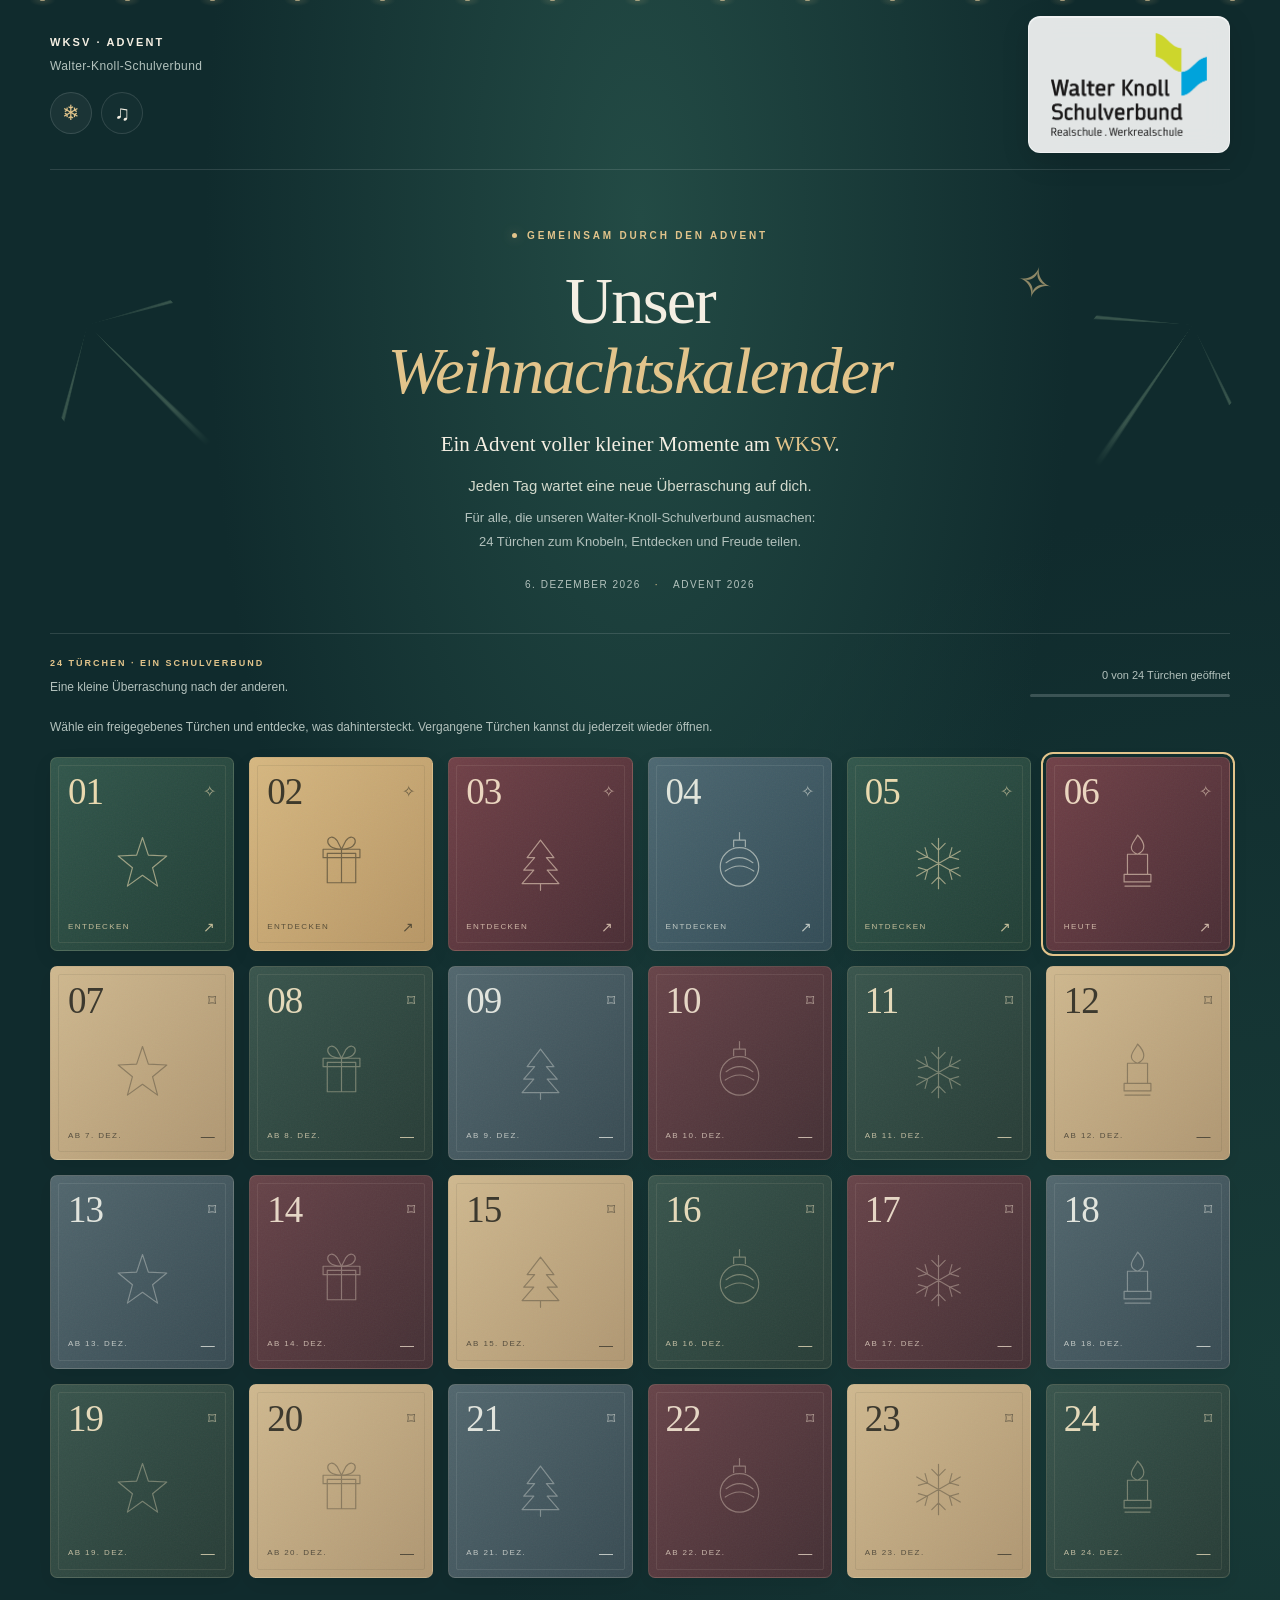
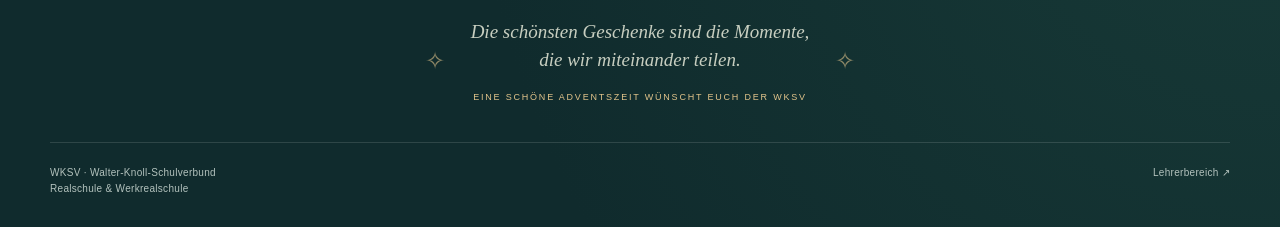
==== commit 50a7fa94: "style: emphasize school logo on frosted header panel Move enlarged logo to the right in both views, " ====
--- a/index.html
+++ b/index.html
@@ -14,14 +14,14 @@
   <div class="snow" aria-hidden="true"></div>
   <div class="light-string" aria-hidden="true"></div>
   <header class="topbar wrap">
-    <a class="brand school-brand" href="./index.html" aria-label="Walter-Knoll-Schulverbund – zum Weihnachtskalender">
-      <span class="school-logo"><img src="./assets/wks-logo.png" width="629" height="414" alt="Walter-Knoll-Schulverbund – Realschule &amp; Werkrealschule"></span>
-      <span class="brand-text"><span class="brand-name">WKSV · ADVENT</span><span class="brand-context">Walter-Knoll-Schulverbund</span></span>
-    </a>
-    <div class="top-actions">
-      <button id="snow-toggle" class="icon-button" type="button" aria-pressed="true" aria-label="Schneefall ausschalten">❄</button>
-      <button id="music-toggle" class="icon-button" type="button" aria-pressed="false" aria-label="Wintermelodie einschalten">♫</button>
+    <div class="header-intro">
+      <a class="brand" href="./index.html"><span class="brand-text"><span class="brand-name">WKSV · ADVENT</span><span class="brand-context">Walter-Knoll-Schulverbund</span></span></a>
+      <div class="top-actions">
+        <button id="snow-toggle" class="icon-button" type="button" aria-pressed="true" aria-label="Schneefall ausschalten">❄</button>
+        <button id="music-toggle" class="icon-button" type="button" aria-pressed="false" aria-label="Wintermelodie einschalten">♫</button>
+      </div>
     </div>
+    <a class="school-logo" href="./index.html" aria-label="Walter-Knoll-Schulverbund – zum Weihnachtskalender"><img src="./assets/wks-logo.png" width="629" height="414" alt="Walter-Knoll-Schulverbund – Realschule &amp; Werkrealschule"></a>
   </header>
   <main class="wrap">
     <section class="hero" aria-labelledby="page-title">
--- a/style.css
+++ b/style.css
@@ -22,9 +22,9 @@
 .wrap { width: min(1180px, calc(100% - 80px)); margin: 0 auto; }
 .topbar { min-height: 96px; display: flex; justify-content: space-between; align-items: center; gap: 20px; border-bottom: 1px solid var(--border); position: relative; z-index: 2; }
 .brand { font-size: 11px; font-weight: 650; letter-spacing: 2.1px; text-decoration: none; display: flex; align-items: center; gap: 12px; }
-.school-brand { gap: 20px; padding: 16px 0; min-width: 0; }
-.school-logo { display: block; flex-shrink: 0; padding: 12px 16px; border-radius: 8px; background: #fff; box-shadow: 0 4px 18px #00000012; }
-.school-logo img { display: block; width: 112px; height: auto; }
+.header-intro { display: flex; flex-direction: column; align-items: flex-start; gap: 16px; min-width: 0; padding: 20px 0; }
+.school-logo { display: block; flex-shrink: 0; margin: 16px 0; padding: 16px 22px; border: 1px solid #ffffff80; border-radius: 12px; background: #ffffffe0; -webkit-backdrop-filter: blur(14px); backdrop-filter: blur(14px); box-shadow: 0 8px 28px #00000020, inset 0 1px 0 #ffffff80; }
+.school-logo img { display: block; width: 156px; height: auto; }
 .brand-text { display: flex; flex-direction: column; gap: 5px; }
 .brand-name { font-size: 11px; letter-spacing: 2.1px; }
 .brand-context { font-size: 12px; font-weight: 400; letter-spacing: .4px; color: var(--muted); }
@@ -196,7 +196,7 @@
 @media (max-width: 370px) { .brand { letter-spacing: .7px; font-size: 8px; } .calendar-grid { grid-template-columns: repeat(2,1fr); } .door { aspect-ratio: 1; } .hero h1 { font-size: 30px; } .admin-grid { grid-template-columns: repeat(6,1fr); } }
 @media (max-width: 700px) {
   .school-calendar .hero { padding-top: 42px; padding-bottom: 32px; }
-  .school-calendar .brand-context { max-width: 165px; }
+  .school-calendar .brand-context { max-width: 130px; }
   .hero-school { font-size: 18px; max-width: 280px; margin: 20px auto 0; }
   .hero-welcome { font-size: 12px; }
   .hero-welcome br { display: none; }
@@ -204,9 +204,10 @@
   .school-signoff { font-size: 8px; letter-spacing: 1px; max-width: 240px; margin-inline: auto; }
   .admin-heading { flex-wrap: wrap; }
   .order-preview { grid-template-columns: repeat(6, minmax(0, 1fr)); }
-  .school-brand { flex-direction: column; align-items: flex-start; gap: 9px; padding: 16px 0; }
-  .school-logo { padding: 10px 13px; }
-  .school-logo img { width: 100px; }
+  .topbar { gap: 12px; }
+  .header-intro { gap: 12px; padding: 16px 0; }
+  .school-logo { padding: 12px; }
+  .school-logo img { width: clamp(112px, 27vw, 144px); }
   .brand-text { gap: 2px; }
   .brand-name { font-size: 9px; letter-spacing: 1.3px; }
   .brand-context { font-size: 11px; }
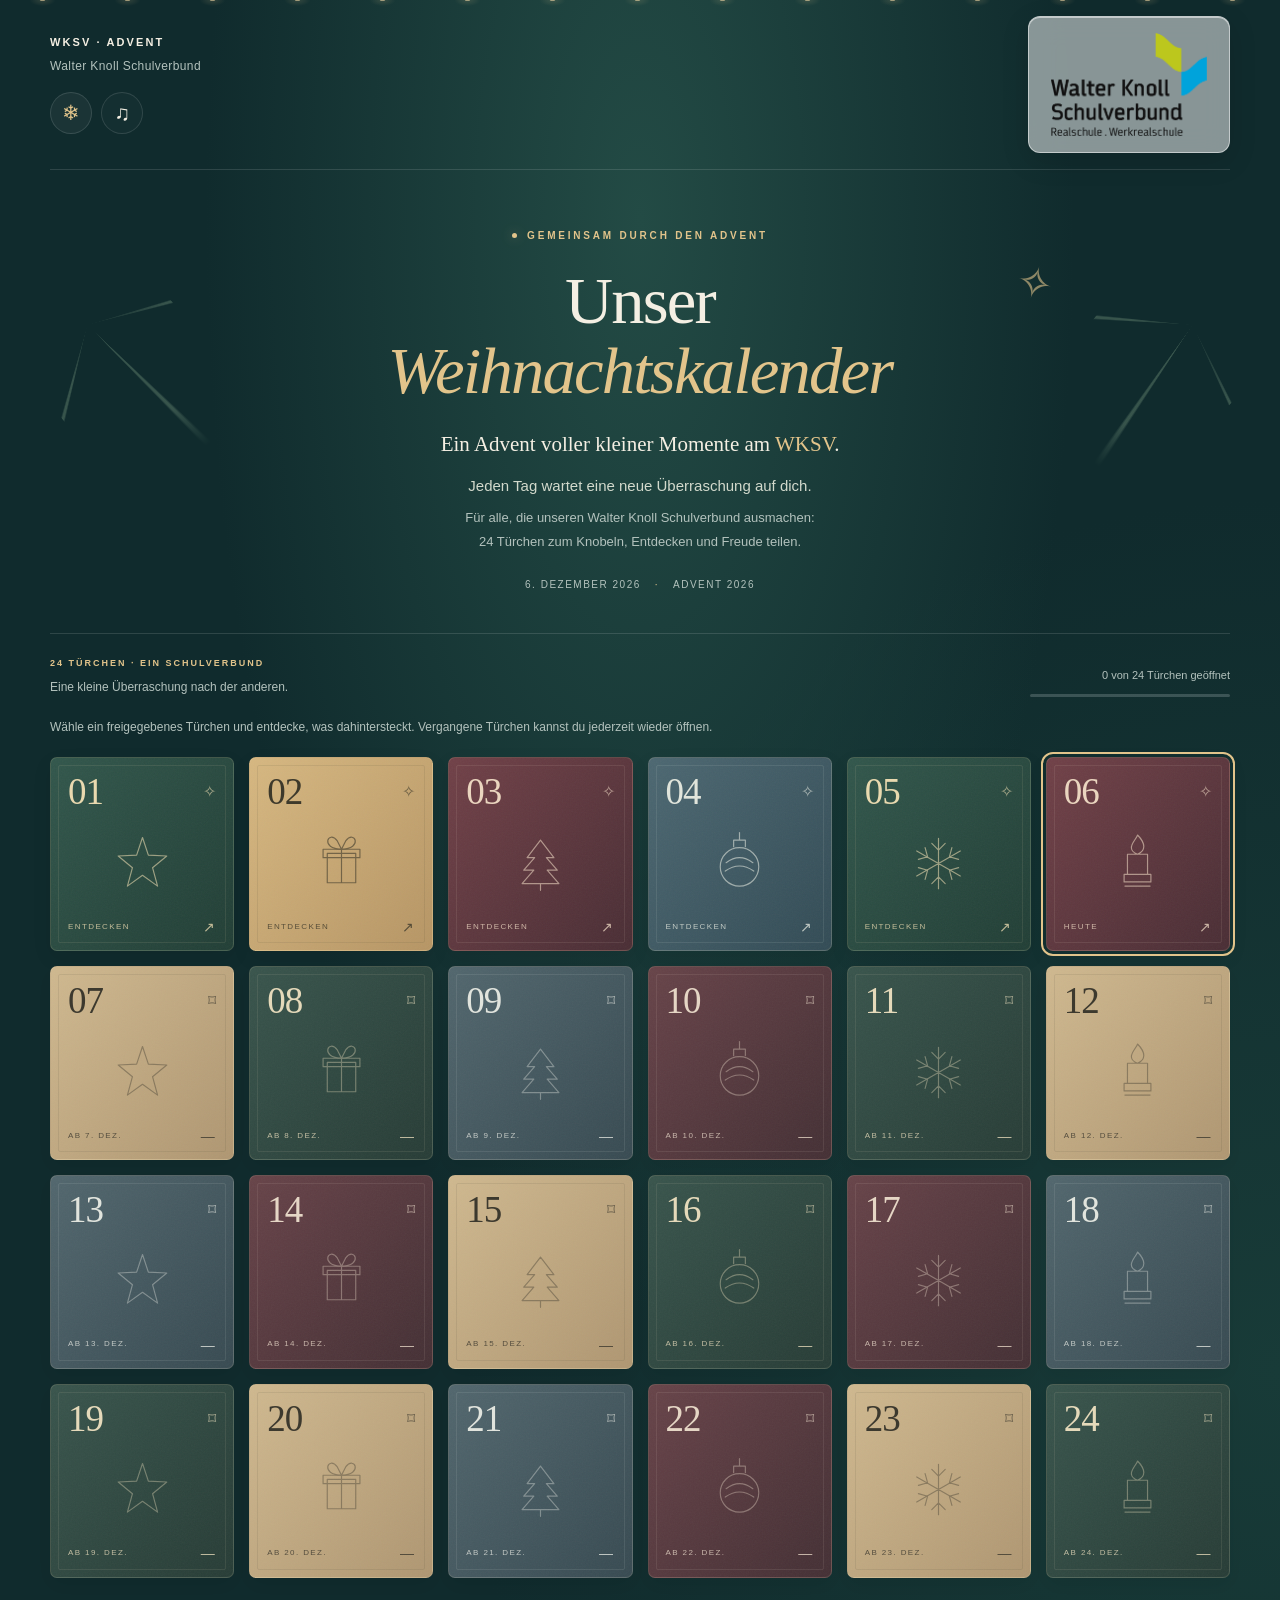
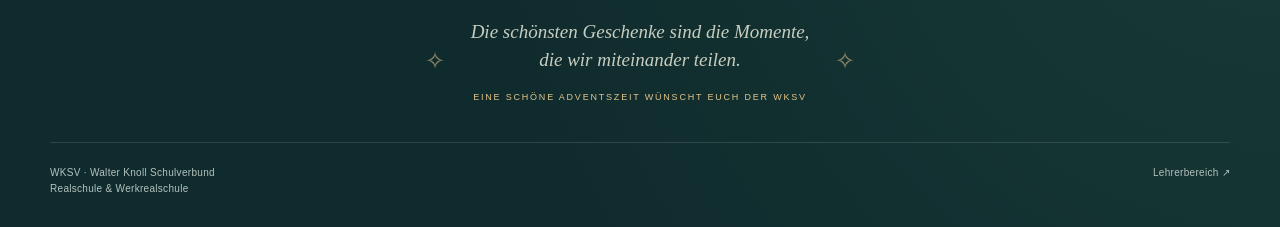
==== commit 9d8dead3: "fix: correct school name and set logo backing to 50 percent Use Walter Knoll Schulverbund consistent" ====
--- a/index.html
+++ b/index.html
@@ -4,7 +4,7 @@
   <meta charset="utf-8">
   <meta name="viewport" content="width=device-width, initial-scale=1">
   <meta name="theme-color" content="#102f30">
-  <meta name="description" content="Der Weihnachtskalender des WKSV – Walter-Knoll-Schulverbund. 24 Türchen voller Rätsel, Ideen und Überraschungen für unsere Schulgemeinschaft.">
+  <meta name="description" content="Der Weihnachtskalender des WKSV – Walter Knoll Schulverbund. 24 Türchen voller Rätsel, Ideen und Überraschungen für unsere Schulgemeinschaft.">
   <title>WKSV · Unser Weihnachtskalender</title>
   <link rel="icon" href="./assets/star.svg" type="image/svg+xml">
   <link rel="stylesheet" href="./style.css">
@@ -15,21 +15,21 @@
   <div class="light-string" aria-hidden="true"></div>
   <header class="topbar wrap">
     <div class="header-intro">
-      <a class="brand" href="./index.html"><span class="brand-text"><span class="brand-name">WKSV · ADVENT</span><span class="brand-context">Walter-Knoll-Schulverbund</span></span></a>
+      <a class="brand" href="./index.html"><span class="brand-text"><span class="brand-name">WKSV · ADVENT</span><span class="brand-context">Walter Knoll Schulverbund</span></span></a>
       <div class="top-actions">
         <button id="snow-toggle" class="icon-button" type="button" aria-pressed="true" aria-label="Schneefall ausschalten">❄</button>
         <button id="music-toggle" class="icon-button" type="button" aria-pressed="false" aria-label="Wintermelodie einschalten">♫</button>
       </div>
     </div>
-    <a class="school-logo" href="./index.html" aria-label="Walter-Knoll-Schulverbund – zum Weihnachtskalender"><img src="./assets/wks-logo.png" width="629" height="414" alt="Walter-Knoll-Schulverbund – Realschule &amp; Werkrealschule"></a>
+    <a class="school-logo" href="./index.html" aria-label="Walter Knoll Schulverbund – zum Weihnachtskalender"><img src="./assets/wks-logo.png" width="629" height="414" alt="Walter Knoll Schulverbund – Realschule &amp; Werkrealschule"></a>
   </header>
   <main class="wrap">
     <section class="hero" aria-labelledby="page-title">
       <div class="eyebrow"><span></span> GEMEINSAM DURCH DEN ADVENT</div>
       <h1 id="page-title">Unser<br><em>Weihnachtskalender</em></h1>
-      <p class="hero-school">Ein Advent voller kleiner Momente am <abbr title="Walter-Knoll-Schulverbund">WKSV</abbr>.</p>
+      <p class="hero-school">Ein Advent voller kleiner Momente am <abbr title="Walter Knoll Schulverbund">WKSV</abbr>.</p>
       <p class="hero-description">Jeden Tag wartet eine neue Überraschung auf dich.</p>
-      <p class="hero-welcome">Für alle, die unseren Walter-Knoll-Schulverbund ausmachen:<br>24 Türchen zum Knobeln, Entdecken und Freude teilen.</p>
+      <p class="hero-welcome">Für alle, die unseren Walter Knoll Schulverbund ausmachen:<br>24 Türchen zum Knobeln, Entdecken und Freude teilen.</p>
       <div class="hero-meta"><span id="current-date"></span><span class="meta-dot">·</span><span id="season-label"></span></div>
       <div class="branch branch-left" aria-hidden="true"></div>
       <div class="branch branch-right" aria-hidden="true"></div>
@@ -46,7 +46,7 @@
     </section>
     <div class="closing-note"><span aria-hidden="true">✧</span><div><p>Die schönsten Geschenke sind die Momente,<br>die wir miteinander teilen.</p><span class="school-signoff">EINE SCHÖNE ADVENTSZEIT WÜNSCHT EUCH DER WKSV</span></div><span aria-hidden="true">✧</span></div>
   </main>
-  <footer class="site-footer wrap"><span>WKSV · Walter-Knoll-Schulverbund<br>Realschule &amp; Werkrealschule</span><a href="./admin.html">Lehrerbereich <span aria-hidden="true">↗</span></a></footer>
+  <footer class="site-footer wrap"><span>WKSV · Walter Knoll Schulverbund<br>Realschule &amp; Werkrealschule</span><a href="./admin.html">Lehrerbereich <span aria-hidden="true">↗</span></a></footer>
   <dialog id="door-dialog" class="door-dialog" aria-labelledby="door-title">
     <button class="dialog-close icon-button" type="button" aria-label="Türchen schließen">×</button>
     <div id="door-content"></div>
--- a/style.css
+++ b/style.css
@@ -23,7 +23,7 @@
 .topbar { min-height: 96px; display: flex; justify-content: space-between; align-items: center; gap: 20px; border-bottom: 1px solid var(--border); position: relative; z-index: 2; }
 .brand { font-size: 11px; font-weight: 650; letter-spacing: 2.1px; text-decoration: none; display: flex; align-items: center; gap: 12px; }
 .header-intro { display: flex; flex-direction: column; align-items: flex-start; gap: 16px; min-width: 0; padding: 20px 0; }
-.school-logo { display: block; flex-shrink: 0; margin: 16px 0; padding: 16px 22px; border: 1px solid #ffffff80; border-radius: 12px; background: #ffffffe0; -webkit-backdrop-filter: blur(14px); backdrop-filter: blur(14px); box-shadow: 0 8px 28px #00000020, inset 0 1px 0 #ffffff80; }
+.school-logo { display: block; flex-shrink: 0; margin: 16px 0; padding: 16px 22px; border: 1px solid #ffffff80; border-radius: 12px; background: rgb(255 255 255 / 50%); -webkit-backdrop-filter: blur(14px); backdrop-filter: blur(14px); box-shadow: 0 8px 28px #00000020, inset 0 1px 0 #ffffff80; }
 .school-logo img { display: block; width: 156px; height: auto; }
 .brand-text { display: flex; flex-direction: column; gap: 5px; }
 .brand-name { font-size: 11px; letter-spacing: 2.1px; }
